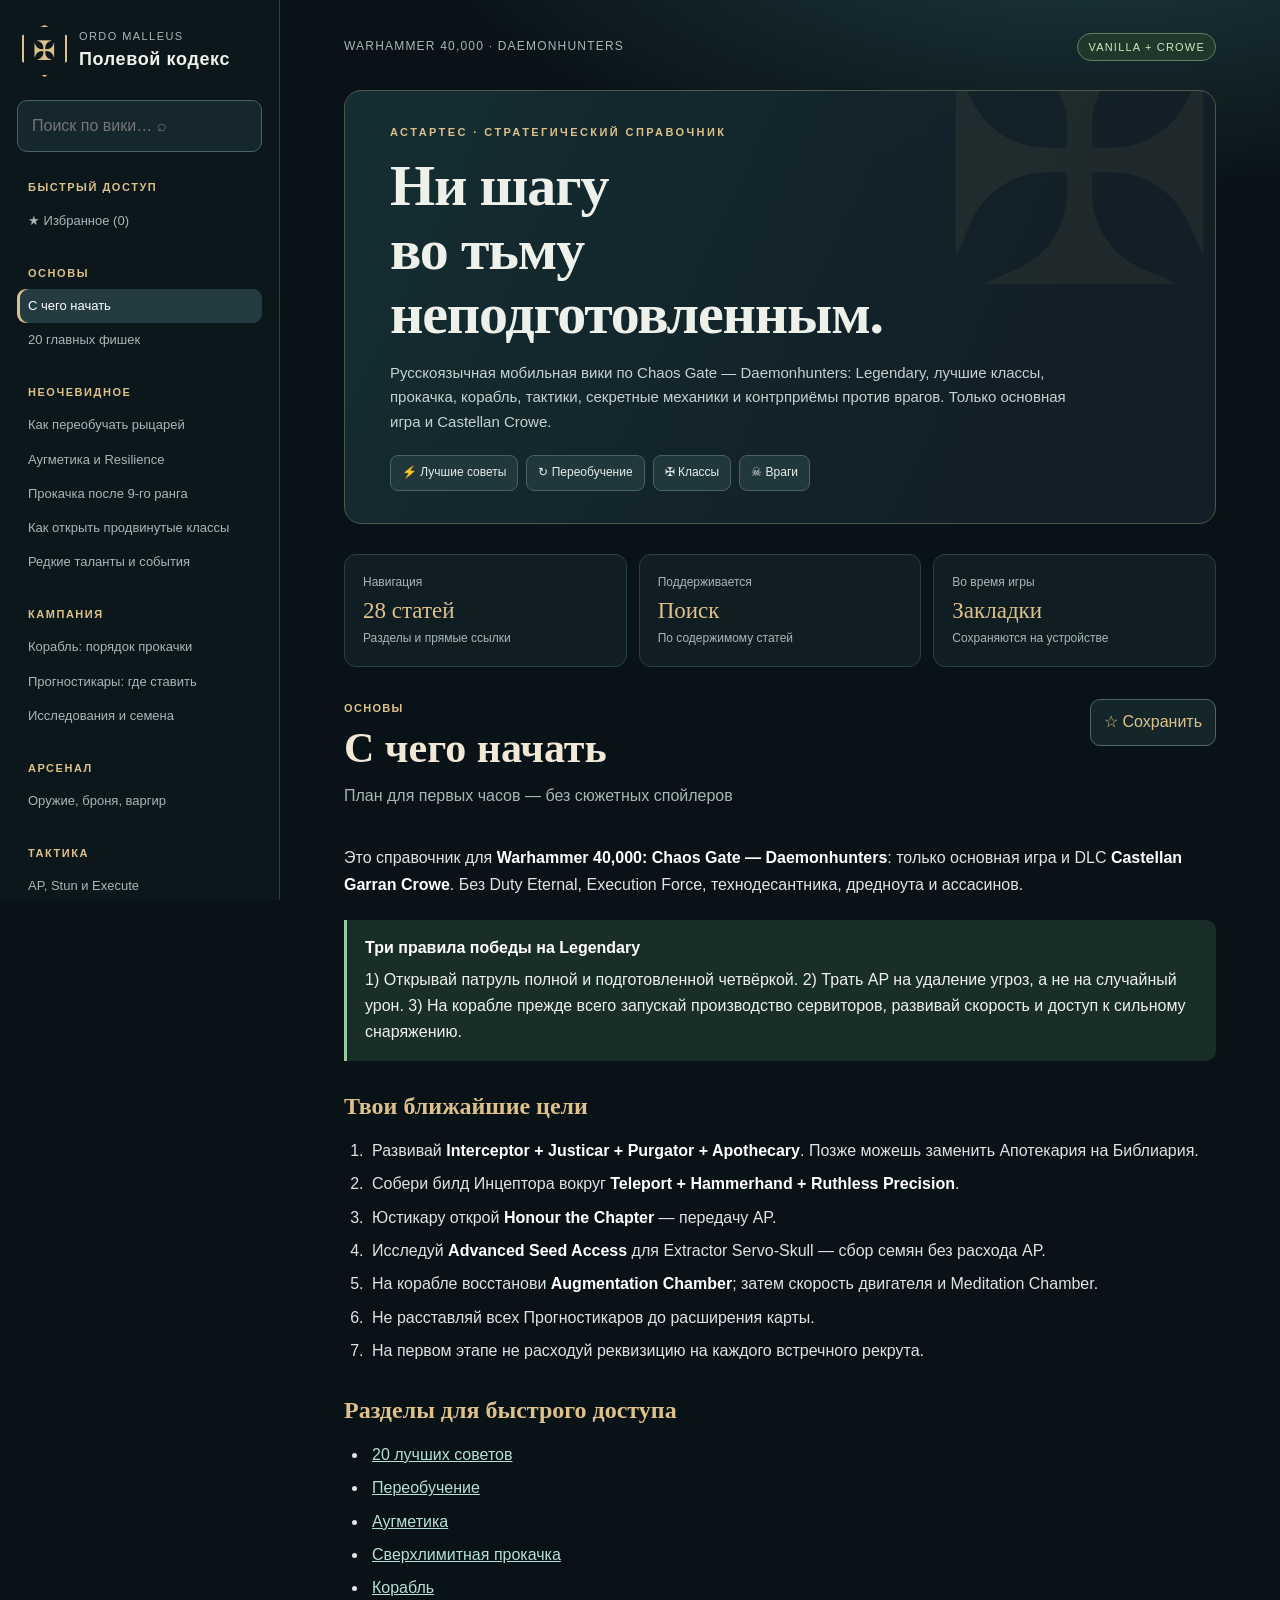
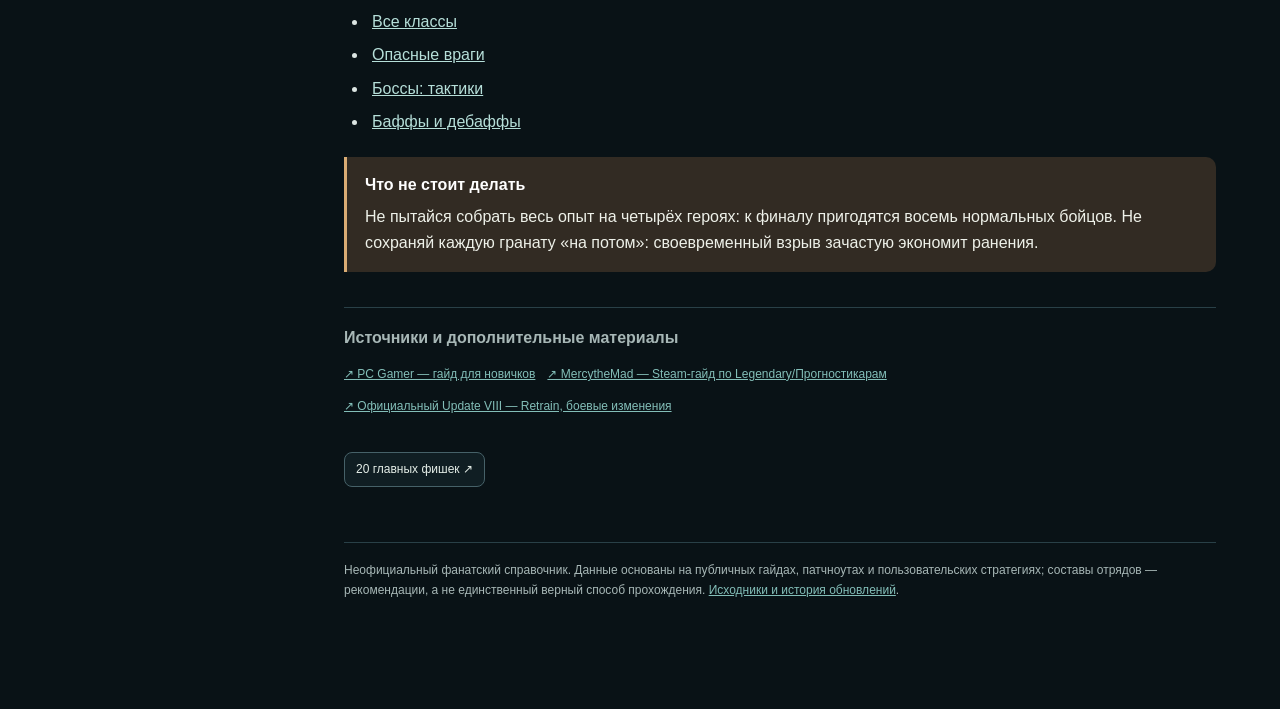
==== chaosgate/index.html @ a0f2f6b0 "Add responsive Chaos Gate guide wiki interface with search and bookmarks" ====
<!doctype html>
<html lang="ru">
<head>
<meta charset="utf-8"><meta name="viewport" content="width=device-width,initial-scale=1,viewport-fit=cover">
<meta name="theme-color" content="#0b1215"><meta name="description" content="Мобильная русскоязычная вики Warhammer 40,000: Chaos Gate — Daemonhunters. Только база и Castellan Crowe. Гайды, билды, корабль, враги, боссы, FAQ.">
<title>Chaos Gate — Полевой кодекс</title>
<link rel="icon" href="data:image/svg+xml,%3Csvg xmlns='http://www.w3.org/2000/svg' viewBox='0 0 64 64'%3E%3Crect width='64' height='64' rx='12' fill='%230c1b21'/%3E%3Cpath d='M32 6L55 17v20c0 14-11 20-23 23C20 57 9 51 9 37V17Z' fill='none' stroke='%23d7b779' stroke-width='4'/%3E%3Cpath d='M24 17h16v10h-5v20h-6V27h-5z' fill='%23d7b779'/%3E%3C/svg%3E">
<style>
:root{--bg:#091216;--panel:#101e23;--panel2:#16272d;--line:#294047;--ink:#eef1e9;--muted:#a7b7b6;--gold:#dec18a;--cyan:#83beb8;--red:#e5a49a;--green:#b6d8a2;font-synthesis:none;color-scheme:dark}
*{box-sizing:border-box}html{scroll-behavior:smooth}body{margin:0;background:radial-gradient(ellipse 1000px 450px at 85% -5%,#203f44 0%,transparent 70%),var(--bg);color:var(--ink);font:16px/1.65 -apple-system,BlinkMacSystemFont,"Segoe UI",Roboto,"Helvetica Neue",Arial,sans-serif}
a{color:var(--cyan)}a:hover{color:var(--gold)}button,input{font:inherit}button{cursor:pointer}::selection{background:#47675e;color:#fff}
.layout{display:grid;grid-template-columns:280px minmax(0,1fr);min-height:100vh;max-width:1600px;margin:auto}
aside{position:sticky;top:0;align-self:start;height:100dvh;overflow-y:auto;padding:25px 17px;background:#0c181ded;border-right:1px solid var(--line)}
.brand{display:flex;align-items:center;gap:12px;text-decoration:none;color:var(--ink);margin:0 5px 23px}.sigil{display:grid;place-items:center;width:45px;height:52px;border:2px solid var(--gold);clip-path:polygon(50% 0,100% 20%,100% 70%,50% 100%,0 70%,0 20%);color:var(--gold);font-size:27px;font-weight:800}.brand small{display:block;color:var(--muted);font-size:11px;letter-spacing:.13em;text-transform:uppercase}.brand strong{font-size:18px;letter-spacing:.035em}
.search{width:100%;padding:12px 14px;border:1px solid #48636a;background:#15262c;color:var(--ink);border-radius:10px;outline:none}.search:focus{border-color:var(--gold);box-shadow:0 0 0 2px #d4b77a24}.sidebar-title{font-size:11px;font-weight:800;letter-spacing:.14em;color:var(--gold);text-transform:uppercase;margin:26px 11px 7px}
.navbtn{display:block;text-align:left;width:100%;border:0;border-radius:9px;background:transparent;color:var(--muted);padding:8px 11px;font-size:13px;line-height:1.4}.navbtn:hover,.navbtn.active{background:#243b41;color:#fff}.navbtn.active{box-shadow:inset 3px 0 var(--gold)}
main{min-width:0;padding:33px clamp(18px,5vw,82px) 90px}.top{display:flex;align-items:center;gap:12px;justify-content:space-between;color:var(--muted);font-size:12px;letter-spacing:.1em;text-transform:uppercase}.pill{border:1px solid #647b6a;background:#20372b;color:#c8ebc0;border-radius:999px;padding:4px 10px;font-size:11px}.hero{margin:29px 0 30px;padding:32px clamp(20px,4vw,45px);border:1px solid #4f5947;background:linear-gradient(115deg,#173336dd,#121f27 75%);position:relative;overflow:hidden;border-radius:17px}.hero:after{content:"✠";position:absolute;right:-7px;top:-95px;opacity:.055;color:#fbd78e;font-size:340px;line-height:1;pointer-events:none}.eyebrow{font-size:11px;letter-spacing:.22em;color:var(--gold);font-weight:750;text-transform:uppercase}.hero h1{font:700 clamp(33px,5vw,58px)/1.1 Georgia,serif;letter-spacing:-.02em;margin:13px 0}.hero p{max-width:680px;color:#c6d2cf;font-size:15px}.tools{display:flex;flex-wrap:wrap;gap:8px;margin-top:20px}.tool,.tag{border:1px solid #466168;background:#20373c;color:#e5eee8;border-radius:8px;padding:7px 11px;font-size:12px;text-decoration:none}.tool:hover{background:#315259}.tool:focus-visible{outline:2px solid var(--gold)}
.cards{display:grid;grid-template-columns:repeat(3,minmax(0,1fr));gap:12px;margin:22px 0 32px}.card{background:var(--panel);border:1px solid var(--line);padding:18px;border-radius:12px}.card b{display:block;color:var(--gold);font:500 23px Georgia,serif;margin:5px 0}.card small{display:block;color:var(--muted);font-size:12px}
article{max-width:950px}.article-head{display:flex;justify-content:space-between;align-items:flex-start;gap:15px;margin-bottom:8px}.article-head h2{font:700 clamp(27px,4vw,42px)/1.18 Georgia,serif;margin:7px 0 9px;color:#f1e8d7}.article-head p{color:var(--muted);margin:0}.article-meta{font-size:11px;color:var(--gold);letter-spacing:.12em;text-transform:uppercase;font-weight:800}
.save{background:#15262b;color:var(--gold);border:1px solid #51675f;border-radius:10px;padding:9px 13px;white-space:nowrap}.save.saved{background:#3f3523}.content{padding-top:12px}.content h3{font:600 24px/1.3 Georgia,serif;color:var(--gold);margin:30px 0 12px}.content h4{margin:22px 0 8px;color:var(--cyan)}.content p,.content li{color:#dce5e2}.content li{padding-left:4px;margin-bottom:7px}.content ul,.content ol{padding-left:24px}.content b,.content strong{color:#fff}.content table{width:100%;border-collapse:collapse;font-size:14px;margin:17px 0 25px}.content th{color:var(--gold);background:#213138;text-align:left;font-size:12px;text-transform:uppercase;letter-spacing:.03em}.content th,.content td{padding:11px 13px;border-bottom:1px solid var(--line);vertical-align:top}.content tr:nth-child(even){background:#122227}.content .note{border-left:3px solid var(--cyan);background:#173139;padding:15px 18px;border-radius:0 10px 10px 0;margin:22px 0}.content .note.tip{border-left-color:#9bc9a0;background:#192e29}.content .note.warn{border-left-color:#daac74;background:#322b23}.content .note b{display:block;margin-bottom:5px}.content a{color:#b6dfd9}.content blockquote{border-left:3px solid var(--gold);padding-left:18px;margin-left:0;color:var(--muted)}.source-links{border-top:1px solid var(--line);margin-top:35px;padding-top:17px}.source-links h4{color:var(--muted);margin:0 0 9px}.source-links a{display:inline-block;font-size:12px;margin:0 12px 7px 0}
.searchresults{margin:20px 0}.result{border:1px solid var(--line);padding:16px;border-radius:10px;display:block;text-decoration:none;color:var(--ink);background:var(--panel);margin-bottom:10px}.result:hover{background:var(--panel2)}.result small{display:block;color:var(--muted)}.result b{color:var(--gold)}.breadcrumbs{margin:22px 0;color:var(--muted);font-size:12px}.breadcrumbs a{text-decoration:none;color:var(--cyan)}.foot{margin-top:55px;border-top:1px solid var(--line);padding:18px 0;font-size:12px;color:var(--muted);max-width:950px}.foot a{color:var(--cyan)}
.mobilebar{display:none}.menuoverlay{display:none}.related{display:flex;gap:7px;flex-wrap:wrap;margin:28px 0}.related .tag{background:var(--panel)}.faq{padding:14px 0;border-bottom:1px solid var(--line)}.faq p{margin:5px 0}.check{display:flex;gap:9px;padding:6px 0}.check input{accent-color:#d0b57b}
@media(max-width:980px){.layout{grid-template-columns:245px minmax(0,1fr)}main{padding:25px 25px 70px}.cards{grid-template-columns:repeat(2,1fr)}}
@media(max-width:730px){.layout{display:block}.mobilebar{display:flex;position:sticky;z-index:20;top:0;align-items:center;gap:13px;background:#0b171beb;padding:10px 14px;border-bottom:1px solid var(--line);backdrop-filter:blur(15px)}.mobilebar button{width:40px;height:40px;border-radius:10px;background:#243b41;border:1px solid #41626a;color:var(--ink)}.mobilebar strong{font:600 17px Georgia,serif}.mobilebar small{margin-left:auto;color:var(--gold);font-size:10px}aside{position:fixed;z-index:32;top:0;left:0;height:100dvh;width:min(85vw,330px);transform:translateX(-100%);transition:transform .2s ease;box-shadow:15px 0 45px #0009}aside.open{transform:translateX(0)}.menuoverlay.open{display:block;position:fixed;z-index:30;inset:0;background:#0009}main{padding:20px 17px 70px}.top{font-size:10px}.hero{margin:20px 0;padding:23px 20px}.hero h1{font-size:36px}.cards{grid-template-columns:repeat(2,1fr);gap:8px}.card{padding:13px}.article-head h2{font-size:30px}.content table{display:block;max-width:100%;overflow-x:auto}.content th,.content td{min-width:120px;padding:9px}.content h3{font-size:22px}.tool{font-size:11px;padding:7px}.save{font-size:12px}}
</style>
</head>
<body>
<div class="mobilebar"><button aria-label="Открыть меню" id="menuButton">☰</button><strong>Полевой кодекс</strong><small>CHAOS GATE</small></div>
<div class="menuoverlay" id="veil"></div>
<div class="layout">
<aside id="aside"><a class="brand" href="#start"><div class="sigil">✠</div><div><small>Ordo Malleus</small><strong>Полевой кодекс</strong></div></a>
<input class="search" type="search" id="search" placeholder="Поиск по вики… ⌕" aria-label="Поиск по всем статьям"><div id="navigation"></div></aside>
<main><div class="top"><span>Warhammer 40,000 · Daemonhunters</span><span class="pill">Vanilla + Crowe</span></div>
<header class="hero" id="homeHero"><div class="eyebrow">Астартес · Стратегический справочник</div><h1>Ни шагу<br>во тьму<br>неподготовленным.</h1><p>Русскоязычная мобильная вики по Chaos Gate — Daemonhunters: Legendary, лучшие классы, прокачка, корабль, тактики, секретные механики и контрприёмы против врагов. Только основная игра и Castellan Crowe.</p><div class="tools"><a class="tool" href="#quick">⚡ Лучшие советы</a><a class="tool" href="#respec">↻ Переобучение</a><a class="tool" href="#classes">✠ Классы</a><a class="tool" href="#enemies">☠ Враги</a></div></header>
<div id="homeStats" class="cards"><div class="card"><small>Навигация</small><b>28 статей</b><small>Разделы и прямые ссылки</small></div><div class="card"><small>Поддерживается</small><b>Поиск</b><small>По содержимому статей</small></div><div class="card"><small>Во время игры</small><b>Закладки</b><small>Сохраняются на устройстве</small></div></div>
<div id="breadcrumbs" class="breadcrumbs"></div><section id="render" aria-live="polite"></section><footer class="foot">Неофициальный фанатский справочник. Данные основаны на публичных гайдах, патчноутах и пользовательских стратегиях; составы отрядов — рекомендации, а не единственный верный способ прохождения. <a href="https://github.com/fo11e/fo11e.github.io/tree/main/chaosgate" target="_blank" rel="noopener">Исходники и история обновлений</a>.</footer>
</main></div>
<script src="data.js"></script>
<script>
(function(){
"use strict";
const articles=window.WIKI||[],refs=window.WIKI_SOURCES||{},groups=[...new Set(articles.map(a=>a.group))],byId=Object.fromEntries(articles.map(a=>[a.id,a]));
const nav=document.getElementById("navigation"),render=document.getElementById("render"),search=document.getElementById("search"),aside=document.getElementById("aside"),veil=document.getElementById("veil");
const escapeHTML=s=>String(s).replace(/[&<>"']/g,c=>({"&":"&amp;","<":"&lt;",">":"&gt;",'"':"&quot;","'":"&#39;"}[c]));
const plain=s=>{let d=document.createElement("div");d.innerHTML=s;return (d.textContent||"").replace(/\s+/g," ")};
let bookmarks=[];try{bookmarks=JSON.parse(localStorage.getItem("chaosgate-bookmarks")||"[]")}catch{}
function saved(id){return bookmarks.includes(id)}
function toggle(id){bookmarks=saved(id)?bookmarks.filter(x=>x!==id):[...bookmarks,id];try{localStorage.setItem("chaosgate-bookmarks",JSON.stringify(bookmarks))}catch{};route();buildNav()}
function buildNav(){nav.innerHTML='<div class="sidebar-title">Быстрый доступ</div><button class="navbtn" data-id="_bookmarks">★ Избранное ('+bookmarks.length+')</button>'+groups.map(g=>'<div class="sidebar-title">'+escapeHTML(g)+'</div>'+articles.filter(a=>a.group===g).map(a=>'<button class="navbtn" data-id="'+escapeHTML(a.id)+'">'+escapeHTML(a.title)+'</button>').join("")).join("");nav.querySelectorAll("button").forEach(b=>b.addEventListener("click",()=>{location.hash="#"+b.dataset.id;closeMenu()}));activeNav()}
function activeNav(){nav.querySelectorAll(".navbtn").forEach(el=>el.classList.toggle("active",el.dataset.id===currentId()))}
function currentId(){return decodeURIComponent(location.hash.slice(1).split("?")[0])||"start"}
function sourceList(refsIn){return refsIn?.length?'<div class="source-links"><h4>Источники и дополнительные материалы</h4>'+refsIn.map(k=>refs[k]?'<a target="_blank" rel="noopener noreferrer" href="'+escapeHTML(refs[k].url)+'">↗ '+escapeHTML(refs[k].name)+'</a>':'').join("")+'</div>':""}
function related(a){const same=articles.filter(x=>x.id!==a.id&&(x.group===a.group||x.tags?.some(t=>a.tags?.includes(t)))).slice(0,5);return same.length?'<div class="related">'+same.map(x=>'<a class="tag" href="#'+encodeURIComponent(x.id)+'">'+escapeHTML(x.title)+' ↗</a>').join("")+'</div>':""}
function articleView(a){return '<article><div class="article-head"><div><div class="article-meta">'+escapeHTML(a.group)+'</div><h2>'+escapeHTML(a.title)+'</h2><p>'+escapeHTML(a.summary||"")+'</p></div><button id="bookmark" class="save '+(saved(a.id)?"saved":"")+'">'+(saved(a.id)?"★ Сохранено":"☆ Сохранить")+'</button></div><div class="content">'+a.body+'</div>'+sourceList(a.refs)+related(a)+'</article>'}
function listView(items,title,desc){return '<article><div class="article-meta">Полевой кодекс</div><h2 style="font:600 34px Georgia,serif;color:var(--gold)">'+escapeHTML(title)+'</h2><p style="color:var(--muted)">'+escapeHTML(desc)+'</p><div class="searchresults">'+items.map(a=>'<a class="result" href="#'+a.id+'"><small>'+escapeHTML(a.group)+'</small><b>'+escapeHTML(a.title)+'</b><small>'+escapeHTML(a.summary||"")+'</small></a>').join("")+(items.length?"":'<p>Ничего не найдено. Попробуй другое слово.</p>')+'</div></article>'}
function route(){const id=currentId(),a=byId[id],fav=id==="_bookmarks";document.getElementById("homeHero").style.display=id==="start"?"block":"none";document.getElementById("homeStats").style.display=id==="start"?"grid":"none";document.getElementById("breadcrumbs").innerHTML=id==="start"?"":'<a href="#start">Главная</a> / '+(fav?"Избранное":escapeHTML(a?.title||"Поиск"));render.innerHTML=a?articleView(a):fav?listView(articles.filter(x=>saved(x.id)),"Избранное","Сохранённые статьи доступны здесь."):listView(articles,"Все статьи","Выбери раздел в навигации.");document.title=(a?a.title+" — ":"")+"Полевой кодекс · Chaos Gate";const b=document.getElementById("bookmark");if(b)b.onclick=()=>toggle(id);activeNav();window.scrollTo({top:0,behavior:"instant"})}
function doSearch(){const q=search.value.toLocaleLowerCase("ru").trim();if(!q){route();return}const parts=q.split(/\s+/);const matches=articles.map(a=>({a,hay:[a.title,a.summary,a.group,...(a.tags||[]),plain(a.body)].join(" ").toLocaleLowerCase("ru")})).filter(x=>parts.every(w=>x.hay.includes(w))).map(x=>x.a);document.getElementById("homeHero").style.display="none";document.getElementById("homeStats").style.display="none";document.getElementById("breadcrumbs").textContent="Поиск по вики";render.innerHTML=listView(matches,'Результаты поиска: «'+q+'»',matches.length+' статей найдено');}
search.addEventListener("input",doSearch);window.addEventListener("hashchange",()=>{search.value="";route()});
function closeMenu(){aside.classList.remove("open");veil.classList.remove("open")}document.getElementById("menuButton").onclick=()=>{aside.classList.toggle("open");veil.classList.toggle("open")};veil.onclick=closeMenu;
document.addEventListener("keydown",e=>{if(e.key==="Escape")closeMenu();if((e.metaKey||e.ctrlKey)&&e.key==="k"){e.preventDefault();aside.classList.add("open");veil.classList.add("open");search.focus()}});
buildNav();route();
})();
</script>
</body></html>
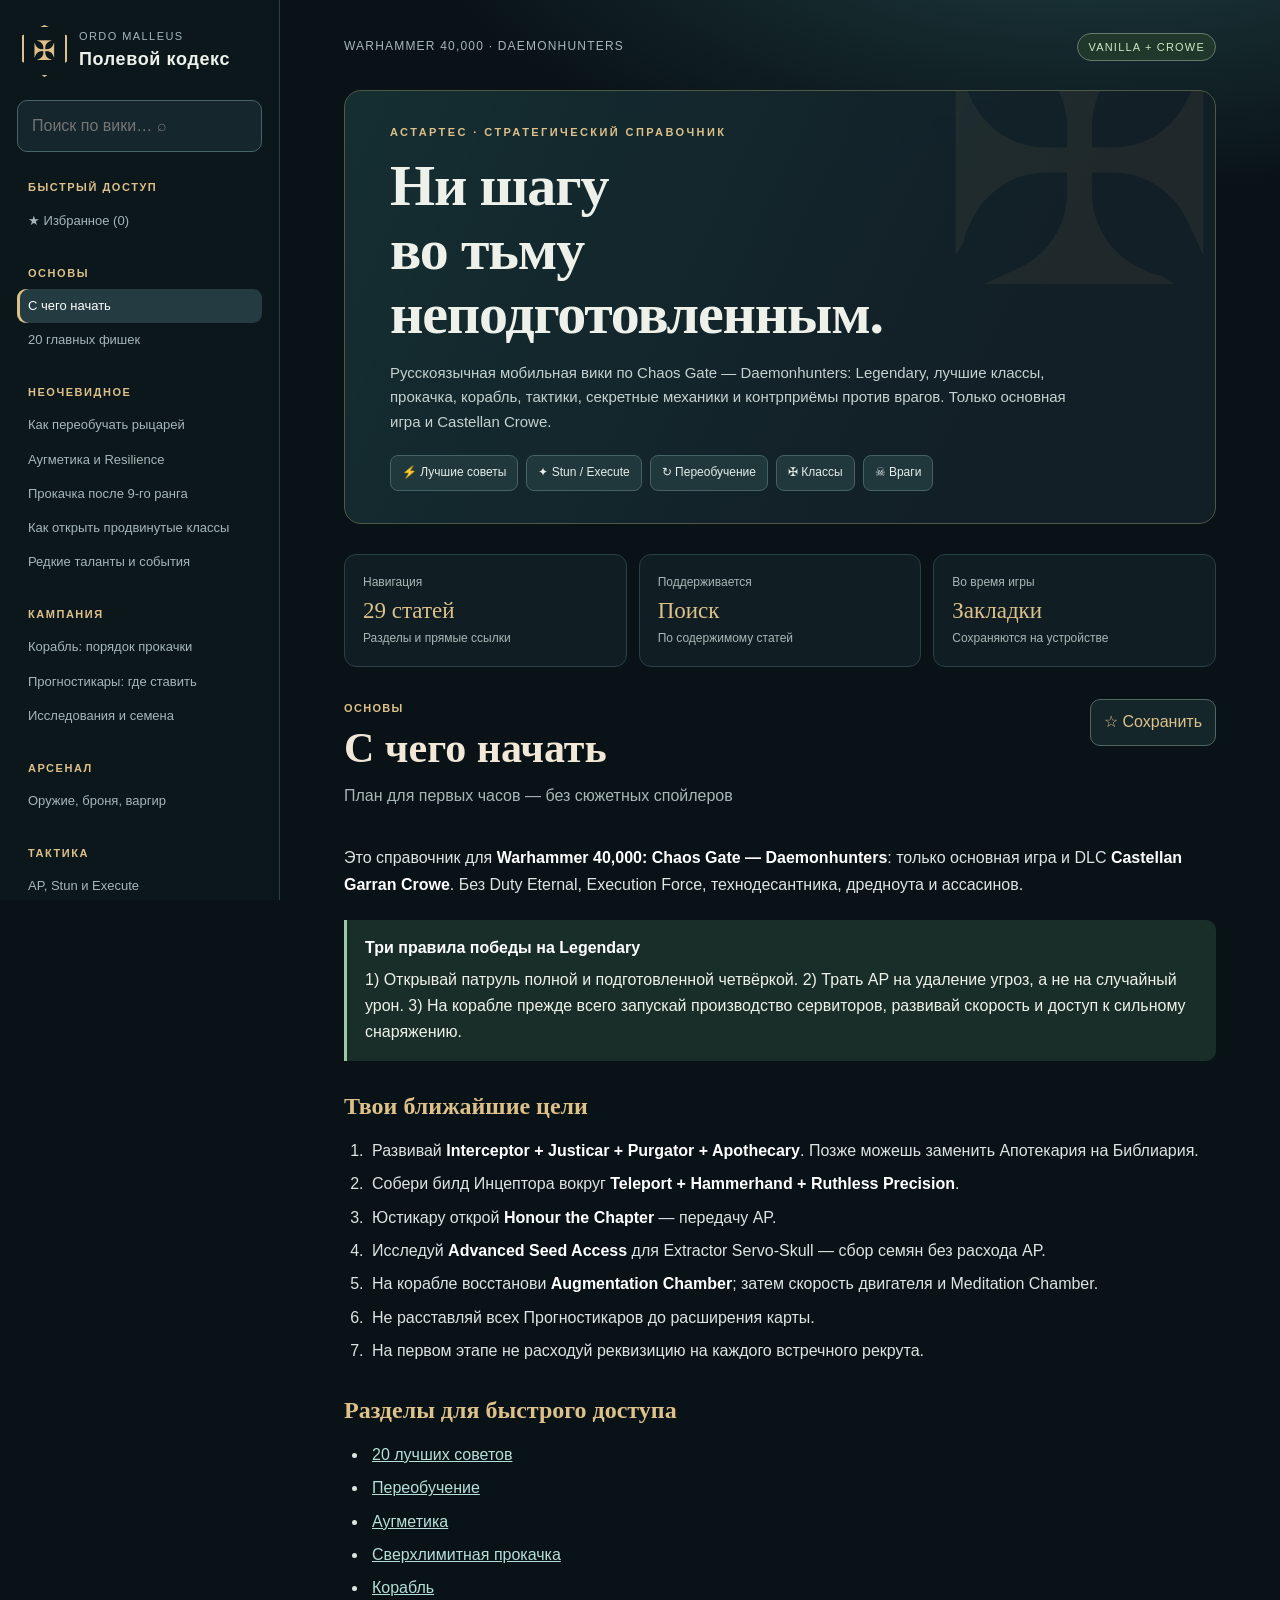
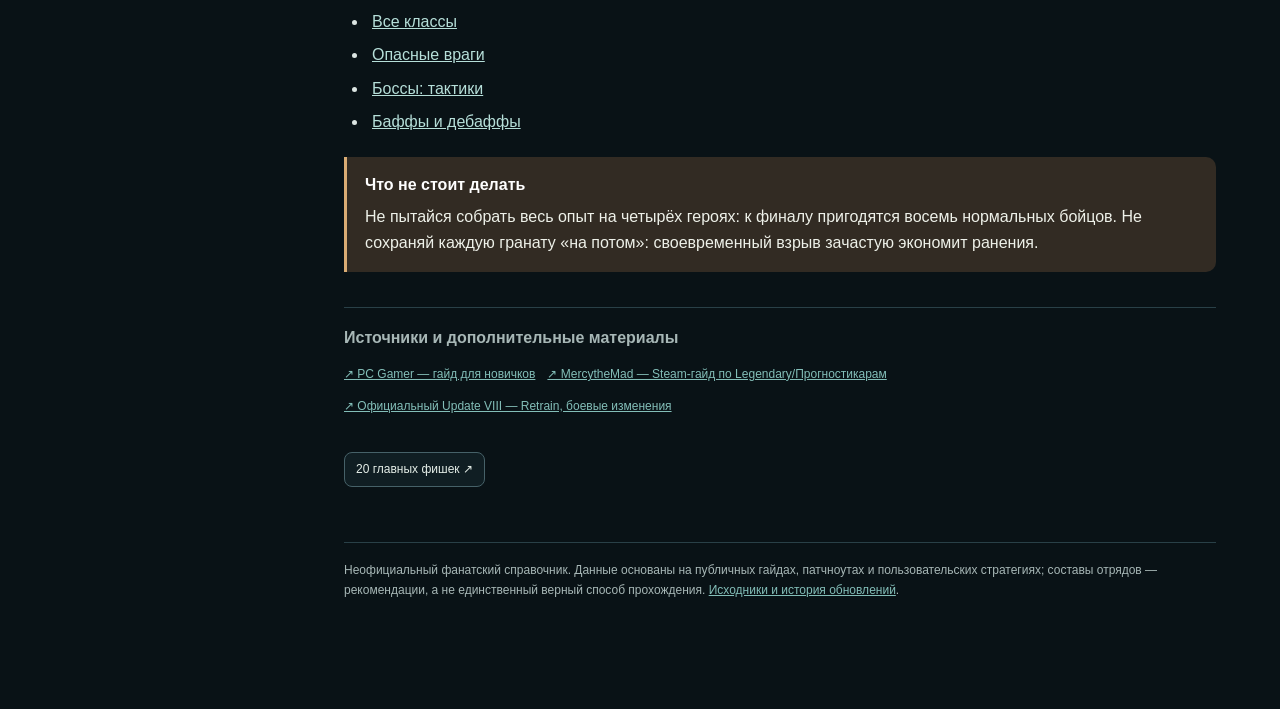
==== commit 9906a71c: "Feature Stun/Execute guide on homepage and update article count" ====
--- a/chaosgate/index.html
+++ b/chaosgate/index.html
@@ -31,8 +31,8 @@
 <aside id="aside"><a class="brand" href="#start"><div class="sigil">✠</div><div><small>Ordo Malleus</small><strong>Полевой кодекс</strong></div></a>
 <input class="search" type="search" id="search" placeholder="Поиск по вики… ⌕" aria-label="Поиск по всем статьям"><div id="navigation"></div></aside>
 <main><div class="top"><span>Warhammer 40,000 · Daemonhunters</span><span class="pill">Vanilla + Crowe</span></div>
-<header class="hero" id="homeHero"><div class="eyebrow">Астартес · Стратегический справочник</div><h1>Ни шагу<br>во тьму<br>неподготовленным.</h1><p>Русскоязычная мобильная вики по Chaos Gate — Daemonhunters: Legendary, лучшие классы, прокачка, корабль, тактики, секретные механики и контрприёмы против врагов. Только основная игра и Castellan Crowe.</p><div class="tools"><a class="tool" href="#quick">⚡ Лучшие советы</a><a class="tool" href="#respec">↻ Переобучение</a><a class="tool" href="#classes">✠ Классы</a><a class="tool" href="#enemies">☠ Враги</a></div></header>
-<div id="homeStats" class="cards"><div class="card"><small>Навигация</small><b>28 статей</b><small>Разделы и прямые ссылки</small></div><div class="card"><small>Поддерживается</small><b>Поиск</b><small>По содержимому статей</small></div><div class="card"><small>Во время игры</small><b>Закладки</b><small>Сохраняются на устройстве</small></div></div>
+<header class="hero" id="homeHero"><div class="eyebrow">Астартес · Стратегический справочник</div><h1>Ни шагу<br>во тьму<br>неподготовленным.</h1><p>Русскоязычная мобильная вики по Chaos Gate — Daemonhunters: Legendary, лучшие классы, прокачка, корабль, тактики, секретные механики и контрприёмы против врагов. Только основная игра и Castellan Crowe.</p><div class="tools"><a class="tool" href="#quick">⚡ Лучшие советы</a><a class="tool" href="#stun">✦ Stun / Execute</a><a class="tool" href="#respec">↻ Переобучение</a><a class="tool" href="#classes">✠ Классы</a><a class="tool" href="#enemies">☠ Враги</a></div></header>
+<div id="homeStats" class="cards"><div class="card"><small>Навигация</small><b>29 статей</b><small>Разделы и прямые ссылки</small></div><div class="card"><small>Поддерживается</small><b>Поиск</b><small>По содержимому статей</small></div><div class="card"><small>Во время игры</small><b>Закладки</b><small>Сохраняются на устройстве</small></div></div>
 <div id="breadcrumbs" class="breadcrumbs"></div><section id="render" aria-live="polite"></section><footer class="foot">Неофициальный фанатский справочник. Данные основаны на публичных гайдах, патчноутах и пользовательских стратегиях; составы отрядов — рекомендации, а не единственный верный способ прохождения. <a href="https://github.com/fo11e/fo11e.github.io/tree/main/chaosgate" target="_blank" rel="noopener">Исходники и история обновлений</a>.</footer>
 </main></div>
 <script src="data.js"></script>
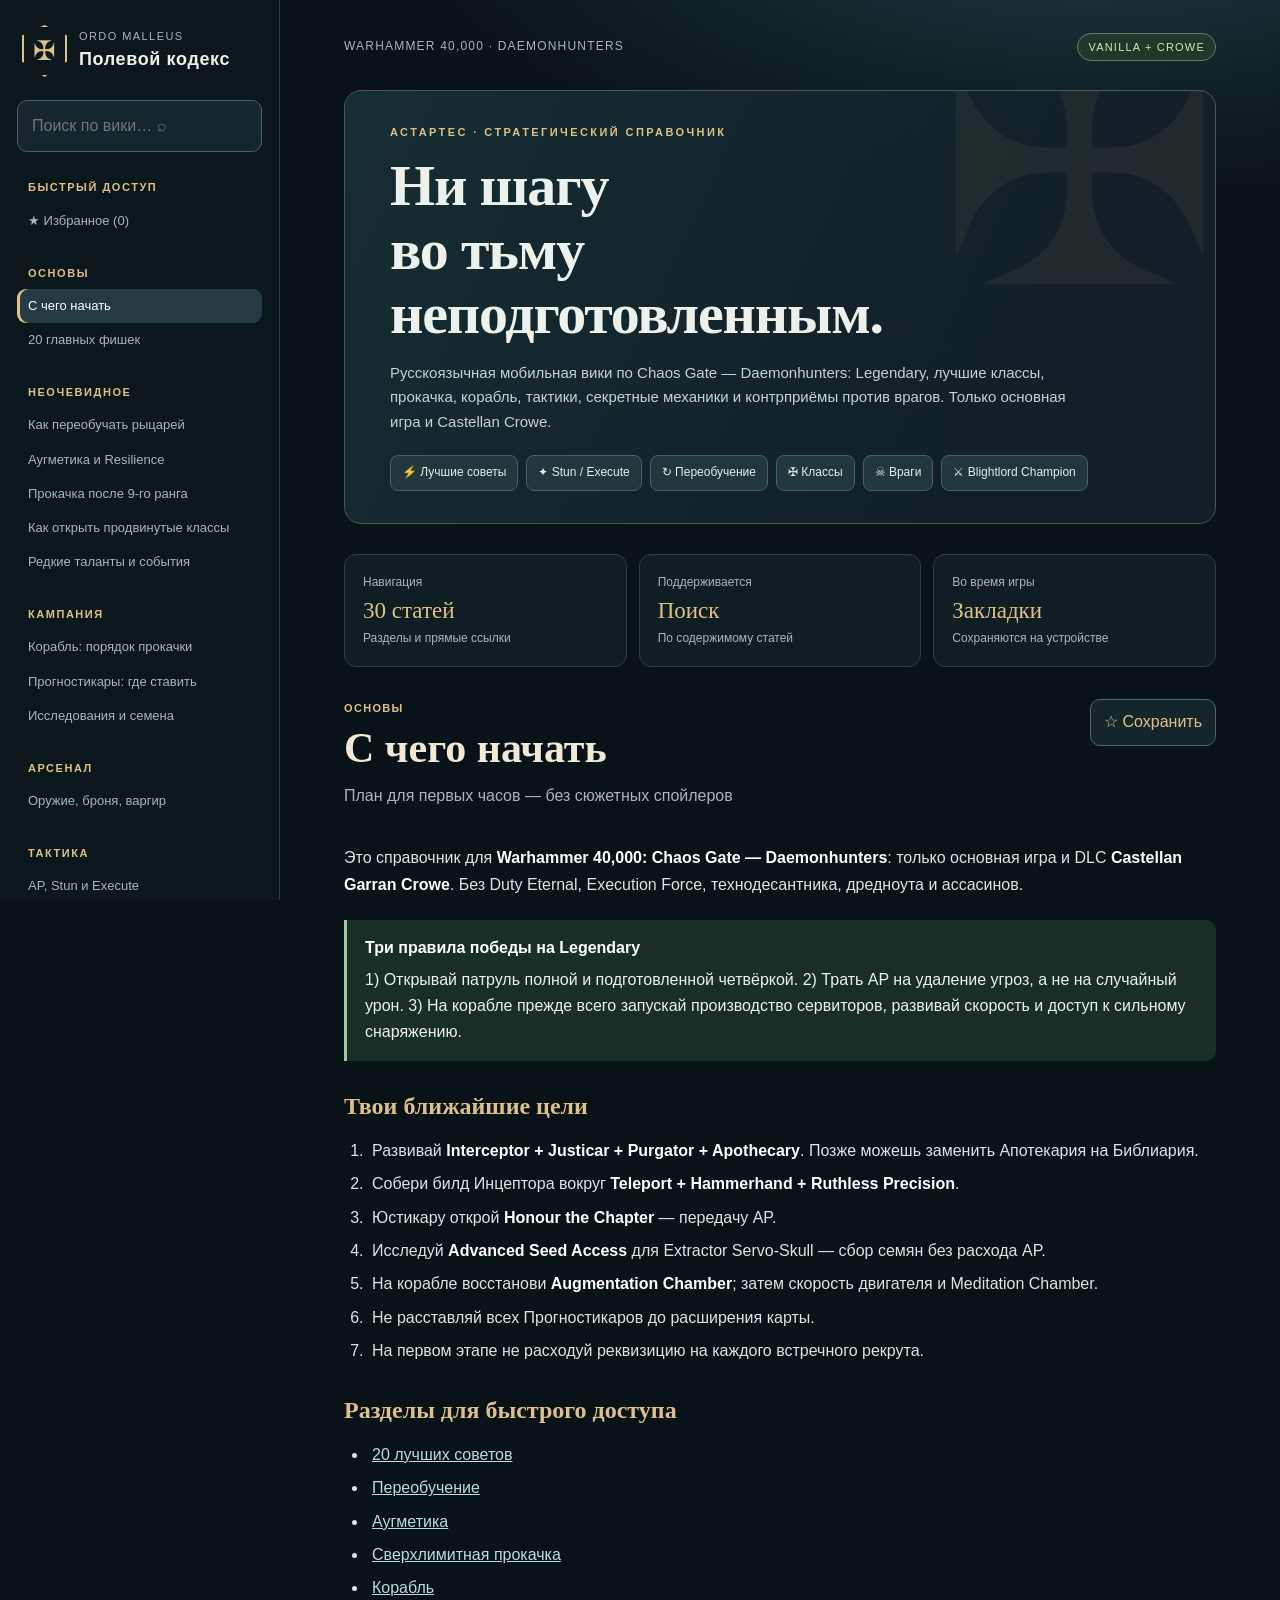
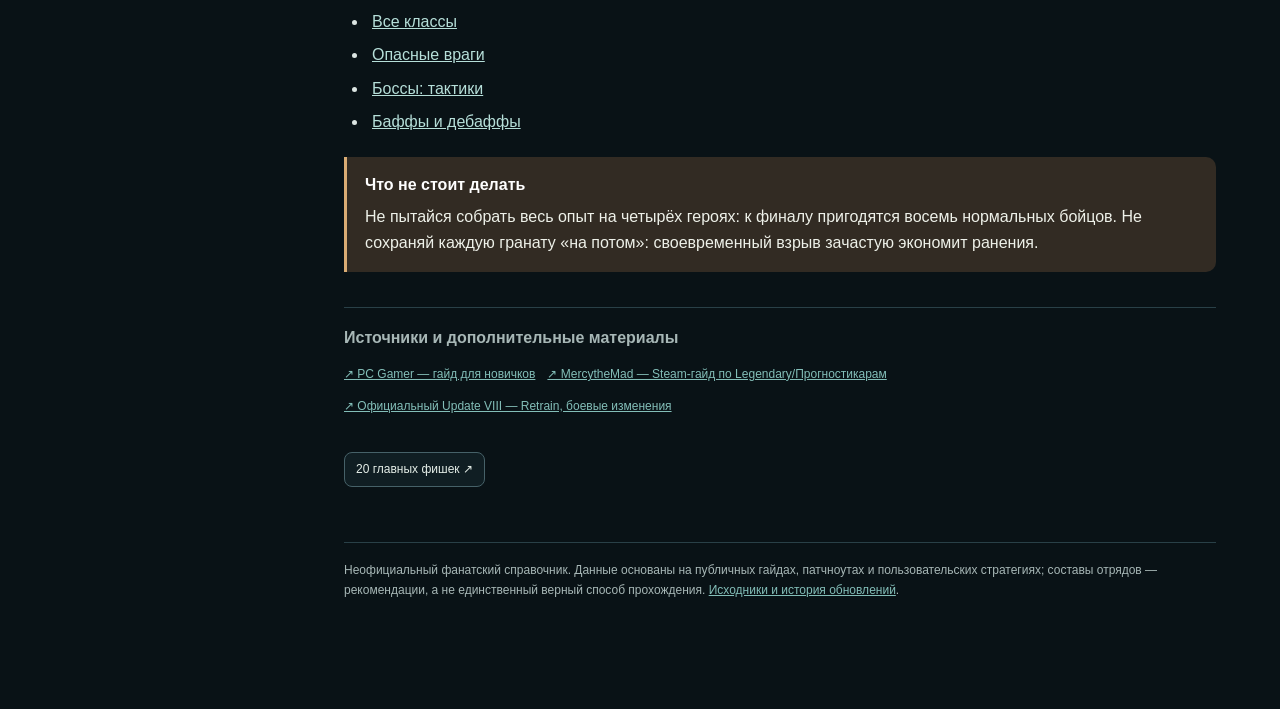
==== commit 8493ddb0: "Highlight expanded enemy bestiary and Blightlord Champion page" ====
--- a/chaosgate/index.html
+++ b/chaosgate/index.html
@@ -31,8 +31,8 @@
 <aside id="aside"><a class="brand" href="#start"><div class="sigil">✠</div><div><small>Ordo Malleus</small><strong>Полевой кодекс</strong></div></a>
 <input class="search" type="search" id="search" placeholder="Поиск по вики… ⌕" aria-label="Поиск по всем статьям"><div id="navigation"></div></aside>
 <main><div class="top"><span>Warhammer 40,000 · Daemonhunters</span><span class="pill">Vanilla + Crowe</span></div>
-<header class="hero" id="homeHero"><div class="eyebrow">Астартес · Стратегический справочник</div><h1>Ни шагу<br>во тьму<br>неподготовленным.</h1><p>Русскоязычная мобильная вики по Chaos Gate — Daemonhunters: Legendary, лучшие классы, прокачка, корабль, тактики, секретные механики и контрприёмы против врагов. Только основная игра и Castellan Crowe.</p><div class="tools"><a class="tool" href="#quick">⚡ Лучшие советы</a><a class="tool" href="#stun">✦ Stun / Execute</a><a class="tool" href="#respec">↻ Переобучение</a><a class="tool" href="#classes">✠ Классы</a><a class="tool" href="#enemies">☠ Враги</a></div></header>
-<div id="homeStats" class="cards"><div class="card"><small>Навигация</small><b>29 статей</b><small>Разделы и прямые ссылки</small></div><div class="card"><small>Поддерживается</small><b>Поиск</b><small>По содержимому статей</small></div><div class="card"><small>Во время игры</small><b>Закладки</b><small>Сохраняются на устройстве</small></div></div>
+<header class="hero" id="homeHero"><div class="eyebrow">Астартес · Стратегический справочник</div><h1>Ни шагу<br>во тьму<br>неподготовленным.</h1><p>Русскоязычная мобильная вики по Chaos Gate — Daemonhunters: Legendary, лучшие классы, прокачка, корабль, тактики, секретные механики и контрприёмы против врагов. Только основная игра и Castellan Crowe.</p><div class="tools"><a class="tool" href="#quick">⚡ Лучшие советы</a><a class="tool" href="#stun">✦ Stun / Execute</a><a class="tool" href="#respec">↻ Переобучение</a><a class="tool" href="#classes">✠ Классы</a><a class="tool" href="#enemies">☠ Враги</a><a class="tool" href="#blightlord-champion">⚔ Blightlord Champion</a></div></header>
+<div id="homeStats" class="cards"><div class="card"><small>Навигация</small><b>30 статей</b><small>Разделы и прямые ссылки</small></div><div class="card"><small>Поддерживается</small><b>Поиск</b><small>По содержимому статей</small></div><div class="card"><small>Во время игры</small><b>Закладки</b><small>Сохраняются на устройстве</small></div></div>
 <div id="breadcrumbs" class="breadcrumbs"></div><section id="render" aria-live="polite"></section><footer class="foot">Неофициальный фанатский справочник. Данные основаны на публичных гайдах, патчноутах и пользовательских стратегиях; составы отрядов — рекомендации, а не единственный верный способ прохождения. <a href="https://github.com/fo11e/fo11e.github.io/tree/main/chaosgate" target="_blank" rel="noopener">Исходники и история обновлений</a>.</footer>
 </main></div>
 <script src="data.js"></script>
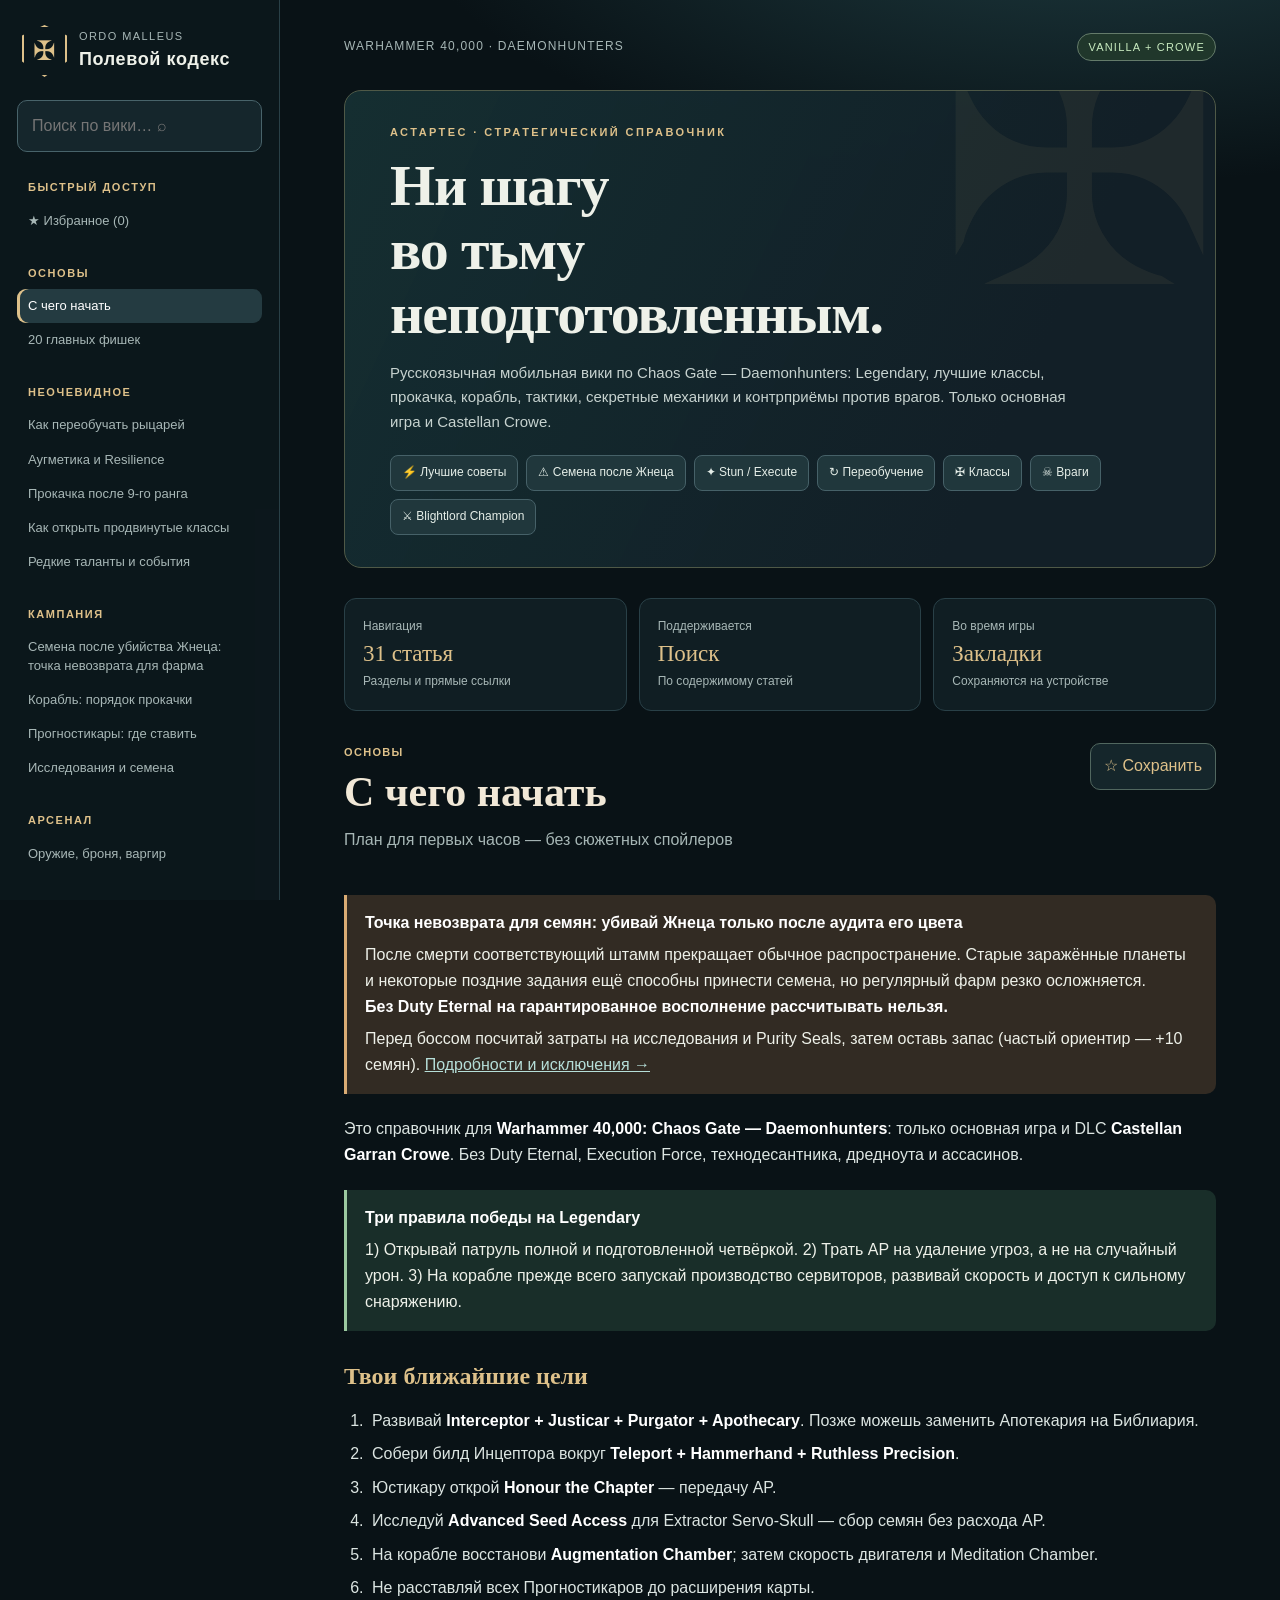
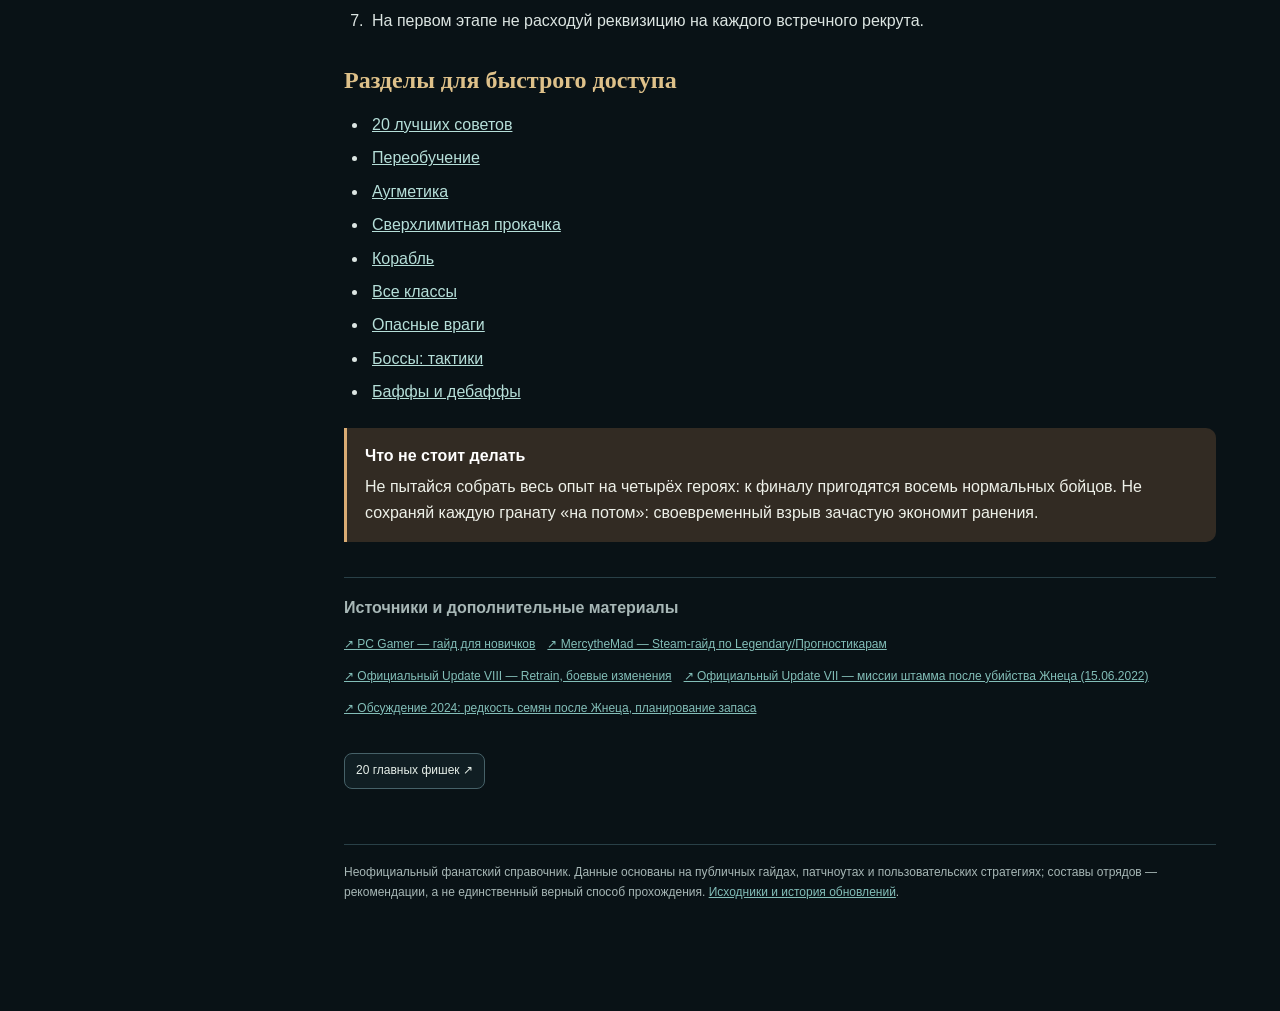
==== commit af4bb23d: "Feature post-Reaper seed scarcity warning on homepage" ====
--- a/chaosgate/index.html
+++ b/chaosgate/index.html
@@ -22,6 +22,47 @@
 .mobilebar{display:none}.menuoverlay{display:none}.related{display:flex;gap:7px;flex-wrap:wrap;margin:28px 0}.related .tag{background:var(--panel)}.faq{padding:14px 0;border-bottom:1px solid var(--line)}.faq p{margin:5px 0}.check{display:flex;gap:9px;padding:6px 0}.check input{accent-color:#d0b57b}
 @media(max-width:980px){.layout{grid-template-columns:245px minmax(0,1fr)}main{padding:25px 25px 70px}.cards{grid-template-columns:repeat(2,1fr)}}
 @media(max-width:730px){.layout{display:block}.mobilebar{display:flex;position:sticky;z-index:20;top:0;align-items:center;gap:13px;background:#0b171beb;padding:10px 14px;border-bottom:1px solid var(--line);backdrop-filter:blur(15px)}.mobilebar button{width:40px;height:40px;border-radius:10px;background:#243b41;border:1px solid #41626a;color:var(--ink)}.mobilebar strong{font:600 17px Georgia,serif}.mobilebar small{margin-left:auto;color:var(--gold);font-size:10px}aside{position:fixed;z-index:32;top:0;left:0;height:100dvh;width:min(85vw,330px);transform:translateX(-100%);transition:transform .2s ease;box-shadow:15px 0 45px #0009}aside.open{transform:translateX(0)}.menuoverlay.open{display:block;position:fixed;z-index:30;inset:0;background:#0009}main{padding:20px 17px 70px}.top{font-size:10px}.hero{margin:20px 0;padding:23px 20px}.hero h1{font-size:36px}.cards{grid-template-columns:repeat(2,1fr);gap:8px}.card{padding:13px}.article-head h2{font-size:30px}.content table{display:block;max-width:100%;overflow-x:auto}.content th,.content td{min-width:120px;padding:9px}.content h3{font-size:22px}.tool{font-size:11px;padding:7px}.save{font-size:12px}}
+
+/* illustrated bestiary and equipment guide */
+.catalog-toolbar{display:flex;flex-wrap:wrap;gap:9px;align-items:center;margin:14px 0 18px}
+.catalog-toolbar input,.catalog-toolbar select{flex:1;min-width:150px;border:1px solid #466168;background:#142b31;color:#eaf2ed;border-radius:9px;padding:10px}
+.catalog-count{font-size:12px;color:var(--gold);margin-bottom:13px}
+.enemy-grid{display:grid;grid-template-columns:repeat(3,minmax(0,1fr));gap:14px;margin:12px 0 30px}
+.enemy-card{background:#112228;border:1px solid #385055;border-radius:13px;overflow:hidden;display:flex;flex-direction:column;min-width:0;transition:transform .15s,border-color .15s}
+.enemy-card:hover{border-color:#8a8e77;transform:translateY(-2px)}
+.enemy-cover{height:150px;background:radial-gradient(circle at 50% 10%,#385448,#13242a 65%);display:flex;align-items:center;justify-content:center;position:relative;overflow:hidden}
+.enemy-cover img{height:100%;width:100%;object-fit:cover}
+.enemy-icon{font:700 63px Georgia,serif;color:#a8bba16c}
+.enemy-card .enemy-photo-note{position:absolute;left:0;right:0;bottom:0;padding:6px 10px;font-size:10px;color:#e0e6dc;background:linear-gradient(transparent,#071112db);text-shadow:0 1px #000}
+.enemy-card-body{padding:13px 14px;display:flex;gap:7px;flex-direction:column;flex:1}
+.enemy-card h4{font:600 19px/1.22 Georgia,serif;color:#efe7d8;margin:2px 0 5px}
+.enemy-role{font-size:10px;color:#a6c4bf;text-transform:uppercase;letter-spacing:.08em}
+.enemy-danger{display:inline-flex;font-size:10px;width:max-content;padding:2px 7px;border-radius:50px;border:1px solid #65735a;color:#ccdcba}
+.enemy-danger.high{border-color:#927a4d;color:#efd0a0}.enemy-danger.critical{border-color:#994f4b;color:#ffb6ac}
+.enemy-card p{font-size:12px;line-height:1.5;margin:0;color:#cbd9d2}
+.enemy-card p strong{font-size:11px;color:var(--gold)}
+.enemy-card-actions{display:flex;gap:8px;flex-wrap:wrap;margin-top:auto;padding-top:8px}
+.enemy-card-actions a{font-size:11px;color:var(--cyan);text-decoration:none;border:1px solid #426066;border-radius:6px;padding:6px 8px}
+.enemy-card[hidden]{display:none!important}
+.kit-panel{margin:22px 0 26px;padding:17px;border:1px solid #555d48;border-radius:14px;background:linear-gradient(145deg,#1c3031,#14252b)}
+.kit-header{display:flex;gap:12px;justify-content:space-between;align-items:center;flex-wrap:wrap;margin-bottom:13px}
+.kit-header h3{font:600 25px Georgia,serif;color:var(--gold);margin:0}
+.kit-header p{font-size:12px;color:#c4d2ce;margin:4px 0}
+.kit-priority{font-size:12px;background:#2a3e35;border:1px solid #4e7760;border-radius:8px;padding:8px 10px;color:#d9f0d5}
+.kit-slots{display:grid;grid-template-columns:repeat(2,minmax(0,1fr));gap:10px}
+.kit-slot{padding:15px;background:#122127;border:1px solid #31494f;border-radius:11px;display:flex;flex-direction:column;gap:6px;min-width:0}
+.kit-slot .slot-type{font-size:10px;letter-spacing:.11em;text-transform:uppercase;color:#a7c0b7}
+.kit-slot h4{font:600 20px/1.2 Georgia,serif;color:#f1e4cb;margin:0}
+.kit-slot p{color:#d0dcd7;font-size:13px;line-height:1.48;margin:0}
+.kit-alt{font-size:12px;color:#bacac4;border-top:1px solid #2b4348;padding-top:9px;margin-top:auto}
+.kit-slot a{font-size:12px;text-decoration:none;margin-top:3px}
+.kit-note{font-size:13px;line-height:1.5;background:#2a3029;border-left:3px solid #dab981;padding:11px 12px;margin-top:12px;color:#e7e0cc}
+.kit-legend{color:#aebeb9;font-size:12px;margin-top:8px}
+@media(max-width:1180px){.enemy-grid{grid-template-columns:repeat(2,minmax(0,1fr))}}
+@media(max-width:900px){.kit-slots{grid-template-columns:1fr}}
+@media(max-width:480px){.enemy-grid{grid-template-columns:repeat(2,minmax(0,1fr));gap:8px}.enemy-cover{height:115px}.enemy-card-body{padding:10px}.enemy-card h4{font-size:16px}.enemy-card-actions a{padding:4px 6px}.kit-panel{padding:12px}.kit-header h3{font-size:22px}}
+@media(max-width:355px){.enemy-grid{grid-template-columns:1fr}.enemy-cover{height:180px}}
+
 </style>
 </head>
 <body>
@@ -31,8 +72,8 @@
 <aside id="aside"><a class="brand" href="#start"><div class="sigil">✠</div><div><small>Ordo Malleus</small><strong>Полевой кодекс</strong></div></a>
 <input class="search" type="search" id="search" placeholder="Поиск по вики… ⌕" aria-label="Поиск по всем статьям"><div id="navigation"></div></aside>
 <main><div class="top"><span>Warhammer 40,000 · Daemonhunters</span><span class="pill">Vanilla + Crowe</span></div>
-<header class="hero" id="homeHero"><div class="eyebrow">Астартес · Стратегический справочник</div><h1>Ни шагу<br>во тьму<br>неподготовленным.</h1><p>Русскоязычная мобильная вики по Chaos Gate — Daemonhunters: Legendary, лучшие классы, прокачка, корабль, тактики, секретные механики и контрприёмы против врагов. Только основная игра и Castellan Crowe.</p><div class="tools"><a class="tool" href="#quick">⚡ Лучшие советы</a><a class="tool" href="#stun">✦ Stun / Execute</a><a class="tool" href="#respec">↻ Переобучение</a><a class="tool" href="#classes">✠ Классы</a><a class="tool" href="#enemies">☠ Враги</a><a class="tool" href="#blightlord-champion">⚔ Blightlord Champion</a></div></header>
-<div id="homeStats" class="cards"><div class="card"><small>Навигация</small><b>30 статей</b><small>Разделы и прямые ссылки</small></div><div class="card"><small>Поддерживается</small><b>Поиск</b><small>По содержимому статей</small></div><div class="card"><small>Во время игры</small><b>Закладки</b><small>Сохраняются на устройстве</small></div></div>
+<header class="hero" id="homeHero"><div class="eyebrow">Астартес · Стратегический справочник</div><h1>Ни шагу<br>во тьму<br>неподготовленным.</h1><p>Русскоязычная мобильная вики по Chaos Gate — Daemonhunters: Legendary, лучшие классы, прокачка, корабль, тактики, секретные механики и контрприёмы против врагов. Только основная игра и Castellan Crowe.</p><div class="tools"><a class="tool" href="#quick">⚡ Лучшие советы</a><a class="tool" href="#reaper-seeds">⚠ Семена после Жнеца</a><a class="tool" href="#stun">✦ Stun / Execute</a><a class="tool" href="#respec">↻ Переобучение</a><a class="tool" href="#classes">✠ Классы</a><a class="tool" href="#enemies">☠ Враги</a><a class="tool" href="#blightlord-champion">⚔ Blightlord Champion</a></div></header>
+<div id="homeStats" class="cards"><div class="card"><small>Навигация</small><b>31 статья</b><small>Разделы и прямые ссылки</small></div><div class="card"><small>Поддерживается</small><b>Поиск</b><small>По содержимому статей</small></div><div class="card"><small>Во время игры</small><b>Закладки</b><small>Сохраняются на устройстве</small></div></div>
 <div id="breadcrumbs" class="breadcrumbs"></div><section id="render" aria-live="polite"></section><footer class="foot">Неофициальный фанатский справочник. Данные основаны на публичных гайдах, патчноутах и пользовательских стратегиях; составы отрядов — рекомендации, а не единственный верный способ прохождения. <a href="https://github.com/fo11e/fo11e.github.io/tree/main/chaosgate" target="_blank" rel="noopener">Исходники и история обновлений</a>.</footer>
 </main></div>
 <script src="data.js"></script>
@@ -51,9 +92,31 @@
 function currentId(){return decodeURIComponent(location.hash.slice(1).split("?")[0])||"start"}
 function sourceList(refsIn){return refsIn?.length?'<div class="source-links"><h4>Источники и дополнительные материалы</h4>'+refsIn.map(k=>refs[k]?'<a target="_blank" rel="noopener noreferrer" href="'+escapeHTML(refs[k].url)+'">↗ '+escapeHTML(refs[k].name)+'</a>':'').join("")+'</div>':""}
 function related(a){const same=articles.filter(x=>x.id!==a.id&&(x.group===a.group||x.tags?.some(t=>a.tags?.includes(t)))).slice(0,5);return same.length?'<div class="related">'+same.map(x=>'<a class="tag" href="#'+encodeURIComponent(x.id)+'">'+escapeHTML(x.title)+' ↗</a>').join("")+'</div>':""}
-function articleView(a){return '<article><div class="article-head"><div><div class="article-meta">'+escapeHTML(a.group)+'</div><h2>'+escapeHTML(a.title)+'</h2><p>'+escapeHTML(a.summary||"")+'</p></div><button id="bookmark" class="save '+(saved(a.id)?"saved":"")+'">'+(saved(a.id)?"★ Сохранено":"☆ Сохранить")+'</button></div><div class="content">'+a.body+'</div>'+sourceList(a.refs)+related(a)+'</article>'}
+function loadoutView(id){
+ const x=(window.CLASS_LOADOUTS||{})[id];if(!x)return "";
+ const slots=x.slots.map(([type,name,desc,alt,slug])=>'<section class="kit-slot"><span class="slot-type">'+escapeHTML(type)+'</span><h4>'+escapeHTML(name)+'</h4><p>'+escapeHTML(desc)+'</p><div class="kit-alt"><b>Замена:</b> '+escapeHTML(alt)+'</div><a href="https://chaosgate.fandom.com/wiki/Special:Search?query='+encodeURIComponent(name.split(" III")[0].split(" II")[0].split(" I")[0])+'" target="_blank" rel="noopener noreferrer">Найти предмет на Wiki ↗</a></section>').join("");
+ return '<div class="kit-panel"><div class="kit-header"><div><h3>✠ Лучшая экипировка</h3><p>'+escapeHTML(x.subtitle)+'</p></div><div class="kit-priority">Приоритет: '+escapeHTML(x.priority)+'</div></div><div class="kit-slots">'+slots+'</div><div class="kit-note">'+escapeHTML(x.note)+'</div><p class="kit-legend">Именные вещи Tier II–III не гарантированы. Ищи свойства, а не только название; ссылки ведут к поиску предмета в Chaos Gate Wiki.</p></div>';
+}
+function enemyCatalogView(){
+ const c=window.ENEMY_CARDS||[];
+ const glyph={"Культисты":"☣","Death Guard":"✠","Демоны":"☠","Техника":"⚙","Bloomspawn":"✣"};
+ const cards=c.map((x,i)=>{
+  const image=x.image?'<img src="'+escapeHTML(x.image)+'" loading="lazy" alt="'+escapeHTML(x.name)+'" referrerpolicy="no-referrer"><span class="enemy-photo-note">'+escapeHTML(x.caption||"Иллюстрация")+'</span>':'<span class="enemy-icon" aria-hidden="true">'+(glyph[x.group]||"✠")+'</span><span class="enemy-photo-note">Нет проверенного изображения</span>';
+  const threatClass=x.threat==="Критическая"?"critical":x.threat==="Высокая"?"high":"";
+  const link=x.local?'<a href="#'+escapeHTML(x.local)+'">Разбор тактики ↗</a>':'';
+  return '<div class="enemy-card" data-enemy-group="'+escapeHTML(x.group)+'" data-enemy-threat="'+escapeHTML(x.threat)+'" data-enemy-search="'+escapeHTML((x.name+" "+x.ability+" "+x.counter).toLowerCase())+'"><div class="enemy-cover">'+image+'</div><div class="enemy-card-body"><span class="enemy-role">'+escapeHTML(x.group)+'</span><h4>'+escapeHTML(x.name)+'</h4><span class="enemy-danger '+threatClass+'">'+escapeHTML(x.threat)+' угроза</span><p><strong>Опасность:</strong> '+escapeHTML(x.ability)+'</p><p><strong>Контра:</strong> '+escapeHTML(x.counter)+'</p><div class="enemy-card-actions">'+link+'<a href="'+escapeHTML(x.url)+'" target="_blank" rel="noopener noreferrer">Описание в Wiki ↗</a></div></div></div>';
+ }).join("");
+ return '<div class="catalog-toolbar"><input id="enemyFilter" type="search" placeholder="Найти моба / способность…" aria-label="Поиск по врагам"><select id="enemyGroup" aria-label="Категория врага"><option value="">Все категории</option>'+[...new Set(c.map(x=>x.group))].map(x=>'<option>'+escapeHTML(x)+'</option>').join("")+'</select><select id="enemyThreat" aria-label="Опасность"><option value="">Любая опасность</option><option>Критическая</option><option>Высокая</option><option>Средняя</option><option>Низкая</option></select></div><div id="enemyCount" class="catalog-count">'+c.length+' противников · '+c.filter(x=>x.image).length+' изображений с указанным источником</div><div class="enemy-grid">'+cards+'</div>';
+}
+function initCatalog(){
+ const input=document.getElementById("enemyFilter"),group=document.getElementById("enemyGroup"),threat=document.getElementById("enemyThreat");if(!input)return;
+ const update=()=>{const needle=input.value.toLocaleLowerCase("ru").trim(),g=group.value,t=threat.value;let n=0;document.querySelectorAll(".enemy-card").forEach(card=>{const ok=(!g||card.dataset.enemyGroup===g)&&(!t||card.dataset.enemyThreat===t)&&(!needle||card.dataset.enemySearch.includes(needle));card.hidden=!ok;if(ok)n++});document.getElementById("enemyCount").textContent=n+" из "+(window.ENEMY_CARDS||[]).length+" противников"};
+ [input,group,threat].forEach(e=>{e.addEventListener("input",update);e.addEventListener("change",update)});
+ document.querySelectorAll(".enemy-cover img").forEach(img=>img.addEventListener("error",()=>{const cover=img.parentElement;cover.innerHTML='<span class="enemy-icon" aria-hidden="true">✠</span><span class="enemy-photo-note">Изображение недоступно · открой Wiki</span>'},{once:true}))
+}
+function articleView(a){return '<article><div class="article-head"><div><div class="article-meta">'+escapeHTML(a.group)+'</div><h2>'+escapeHTML(a.title)+'</h2><p>'+escapeHTML(a.summary||"")+'</p></div><button id="bookmark" class="save '+(saved(a.id)?"saved":"")+'">'+(saved(a.id)?"★ Сохранено":"☆ Сохранить")+'</button></div>'+loadoutView(a.id)+'<div class="content">'+a.body.replace('<div id="enemyCatalog"></div>',enemyCatalogView())+'</div>'+sourceList(a.refs)+related(a)+'</article>'}
 function listView(items,title,desc){return '<article><div class="article-meta">Полевой кодекс</div><h2 style="font:600 34px Georgia,serif;color:var(--gold)">'+escapeHTML(title)+'</h2><p style="color:var(--muted)">'+escapeHTML(desc)+'</p><div class="searchresults">'+items.map(a=>'<a class="result" href="#'+a.id+'"><small>'+escapeHTML(a.group)+'</small><b>'+escapeHTML(a.title)+'</b><small>'+escapeHTML(a.summary||"")+'</small></a>').join("")+(items.length?"":'<p>Ничего не найдено. Попробуй другое слово.</p>')+'</div></article>'}
-function route(){const id=currentId(),a=byId[id],fav=id==="_bookmarks";document.getElementById("homeHero").style.display=id==="start"?"block":"none";document.getElementById("homeStats").style.display=id==="start"?"grid":"none";document.getElementById("breadcrumbs").innerHTML=id==="start"?"":'<a href="#start">Главная</a> / '+(fav?"Избранное":escapeHTML(a?.title||"Поиск"));render.innerHTML=a?articleView(a):fav?listView(articles.filter(x=>saved(x.id)),"Избранное","Сохранённые статьи доступны здесь."):listView(articles,"Все статьи","Выбери раздел в навигации.");document.title=(a?a.title+" — ":"")+"Полевой кодекс · Chaos Gate";const b=document.getElementById("bookmark");if(b)b.onclick=()=>toggle(id);activeNav();window.scrollTo({top:0,behavior:"instant"})}
+function route(){const id=currentId(),a=byId[id],fav=id==="_bookmarks";document.getElementById("homeHero").style.display=id==="start"?"block":"none";document.getElementById("homeStats").style.display=id==="start"?"grid":"none";document.getElementById("breadcrumbs").innerHTML=id==="start"?"":'<a href="#start">Главная</a> / '+(fav?"Избранное":escapeHTML(a?.title||"Поиск"));render.innerHTML=a?articleView(a):fav?listView(articles.filter(x=>saved(x.id)),"Избранное","Сохранённые статьи доступны здесь."):listView(articles,"Все статьи","Выбери раздел в навигации.");document.title=(a?a.title+" — ":"")+"Полевой кодекс · Chaos Gate";const b=document.getElementById("bookmark");if(b)b.onclick=()=>toggle(id);initCatalog();activeNav();window.scrollTo({top:0,behavior:"instant"})}
 function doSearch(){const q=search.value.toLocaleLowerCase("ru").trim();if(!q){route();return}const parts=q.split(/\s+/);const matches=articles.map(a=>({a,hay:[a.title,a.summary,a.group,...(a.tags||[]),plain(a.body)].join(" ").toLocaleLowerCase("ru")})).filter(x=>parts.every(w=>x.hay.includes(w))).map(x=>x.a);document.getElementById("homeHero").style.display="none";document.getElementById("homeStats").style.display="none";document.getElementById("breadcrumbs").textContent="Поиск по вики";render.innerHTML=listView(matches,'Результаты поиска: «'+q+'»',matches.length+' статей найдено');}
 search.addEventListener("input",doSearch);window.addEventListener("hashchange",()=>{search.value="";route()});
 function closeMenu(){aside.classList.remove("open");veil.classList.remove("open")}document.getElementById("menuButton").onclick=()=>{aside.classList.toggle("open");veil.classList.toggle("open")};veil.onclick=closeMenu;
